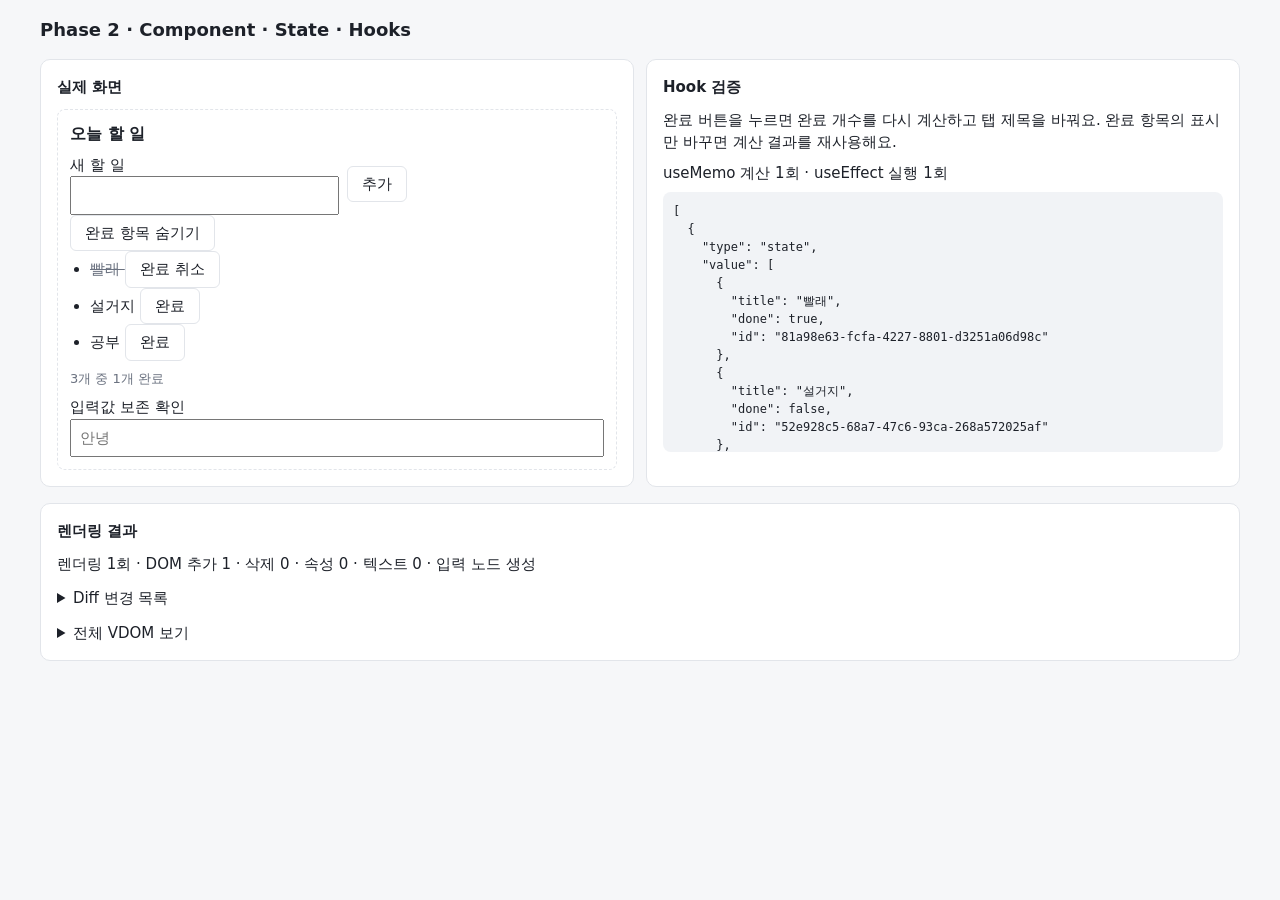
==== pages/demo/index.html @ 99015b9b "feat: react phase 1 & 2" ====
<!doctype html>
<html lang="ko">
<head>
  <meta charset="utf-8">
  <meta name="viewport" content="width=device-width, initial-scale=1">
  <title>Phase 2 · Component · State · Hooks</title>
  <link rel="stylesheet" href="../phase1/style.css">
</head>
<body>
  <header class="topbar">
    <h1>Phase 2 · Component · State · Hooks</h1>
  </header>
  <main class="log-panel">
    <div class="vdom-trees">
      <section class="panel">
        <h2>실제 화면</h2>
        <div id="app" class="area"></div>
      </section>
      <section class="panel">
        <h2>Hook 검증</h2>
        <p class="summary">완료 버튼을 누르면 완료 개수를 다시 계산하고 탭 제목을 바꿔요. 완료 항목의 표시만 바꾸면 계산 결과를 재사용해요.</p>
        <p id="hook-summary" class="summary" role="status"></p>
        <pre id="hook-log" class="log"></pre>
      </section>
    </div>
    <section class="panel log-panel">
      <h2>렌더링 결과</h2>
      <p id="render-summary" class="summary"></p>
      <details class="vdom-details">
        <summary>Diff 변경 목록</summary>
        <pre id="diff-log" class="log"></pre>
      </details>
      <details class="vdom-details">
        <summary>전체 VDOM 보기</summary>
        <div class="vdom-trees">
          <div><h3>이전 VDOM</h3><pre id="previous-vdom" class="log"></pre></div>
          <div><h3>새 VDOM</h3><pre id="next-vdom" class="log"></pre></div>
        </div>
      </details>
    </section>
  </main>
  <script type="module" src="./main.js"></script>
</body>
</html>
---- pages/phase1/style.css ----
:root {
  --bg: #f6f7f9;
  --panel: #ffffff;
  --text: #1d2129;
  --muted: #6b7280;
  --line: #e2e5ea;
  --accent: #2f6fed;
  --code-bg: #f1f3f6;
  --bad: #d64545;
  color-scheme: light dark;
}

@media (prefers-color-scheme: dark) {
  :root {
    --bg: #15171c;
    --panel: #1d2027;
    --text: #e6e8ec;
    --muted: #9aa1ad;
    --line: #2c313b;
    --accent: #6b9bff;
    --code-bg: #242832;
    --bad: #ff7a7a;
  }
}

* { box-sizing: border-box; }

body {
  margin: 0;
  padding: 16px;
  background: var(--bg);
  color: var(--text);
  font: 15px/1.5 system-ui, -apple-system, "Apple SD Gothic Neo", "Malgun Gothic", sans-serif;
}

.topbar {
  display: flex;
  flex-wrap: wrap;
  align-items: center;
  justify-content: space-between;
  gap: 12px;
  max-width: 1200px;
  margin: 0 auto 16px;
}

h1 { font-size: 18px; margin: 0; }
h2 { font-size: 15px; margin: 0 0 10px; }
h2 small { color: var(--muted); font-weight: 400; margin-left: 6px; }

.controls { display: flex; align-items: center; gap: 8px; }
.pos { color: var(--muted); font-variant-numeric: tabular-nums; min-width: 48px; text-align: center; }

button {
  font: inherit;
  padding: 6px 14px;
  border: 1px solid var(--line);
  border-radius: 6px;
  background: var(--panel);
  color: var(--text);
  cursor: pointer;
}
button:disabled { opacity: .4; cursor: default; }
button.primary { background: var(--accent); border-color: var(--accent); color: #fff; }

.grid {
  display: grid;
  grid-template-columns: repeat(auto-fit, minmax(320px, 1fr));
  gap: 16px;
  max-width: 1200px;
  margin: 0 auto;
}

.panel {
  background: var(--panel);
  border: 1px solid var(--line);
  border-radius: 10px;
  padding: 16px;
  min-width: 0;
}

.area {
  min-height: 180px;
  padding: 12px;
  border: 1px dashed var(--line);
  border-radius: 8px;
}
#test-area:focus { outline: 2px solid var(--accent); outline-offset: 2px; }

.source-label { display: block; margin: 12px 0 6px; color: var(--muted); font-size: 13px; }

textarea {
  width: 100%;
  min-height: 160px;
  padding: 10px;
  border: 1px solid var(--line);
  border-radius: 8px;
  background: var(--code-bg);
  color: var(--text);
  font: 13px/1.5 ui-monospace, SFMono-Regular, Menlo, monospace;
  resize: vertical;
}
textarea.invalid { border-color: var(--bad); }

.log-panel { max-width: 1200px; margin: 16px auto 0; }
.vdom-details { margin-top: 12px; }
.vdom-details summary { cursor: pointer; }
.vdom-trees {
  display: grid;
  grid-template-columns: repeat(auto-fit, minmax(min(100%, 320px), 1fr));
  gap: 12px;
  margin-top: 12px;
}
.vdom-trees h3 { margin: 0 0 6px; font-size: 13px; }
.vdom-trees[hidden] { display: none; }
.vdom-trees mark { background: #ffe69a; color: #382500; border-radius: 2px; }
#history-select { font: inherit; margin-bottom: 8px; }
.summary { margin: 0 0 8px; }
.log {
  margin: 0;
  max-height: 260px;
  overflow: auto;
  padding: 10px;
  border-radius: 8px;
  background: var(--code-bg);
  font: 12px/1.5 ui-monospace, SFMono-Regular, Menlo, monospace;
}

/* 샘플 HTML 모양 */
.card .title { margin: 0 0 8px; font-size: 16px; }
.card .todos { margin: 0 0 8px; padding-left: 20px; }
.card .done { color: var(--muted); text-decoration: line-through; }
.card .count { margin: 0 0 8px; color: var(--muted); font-size: 13px; }
.card input { width: 100%; padding: 6px 8px; font: inherit; }
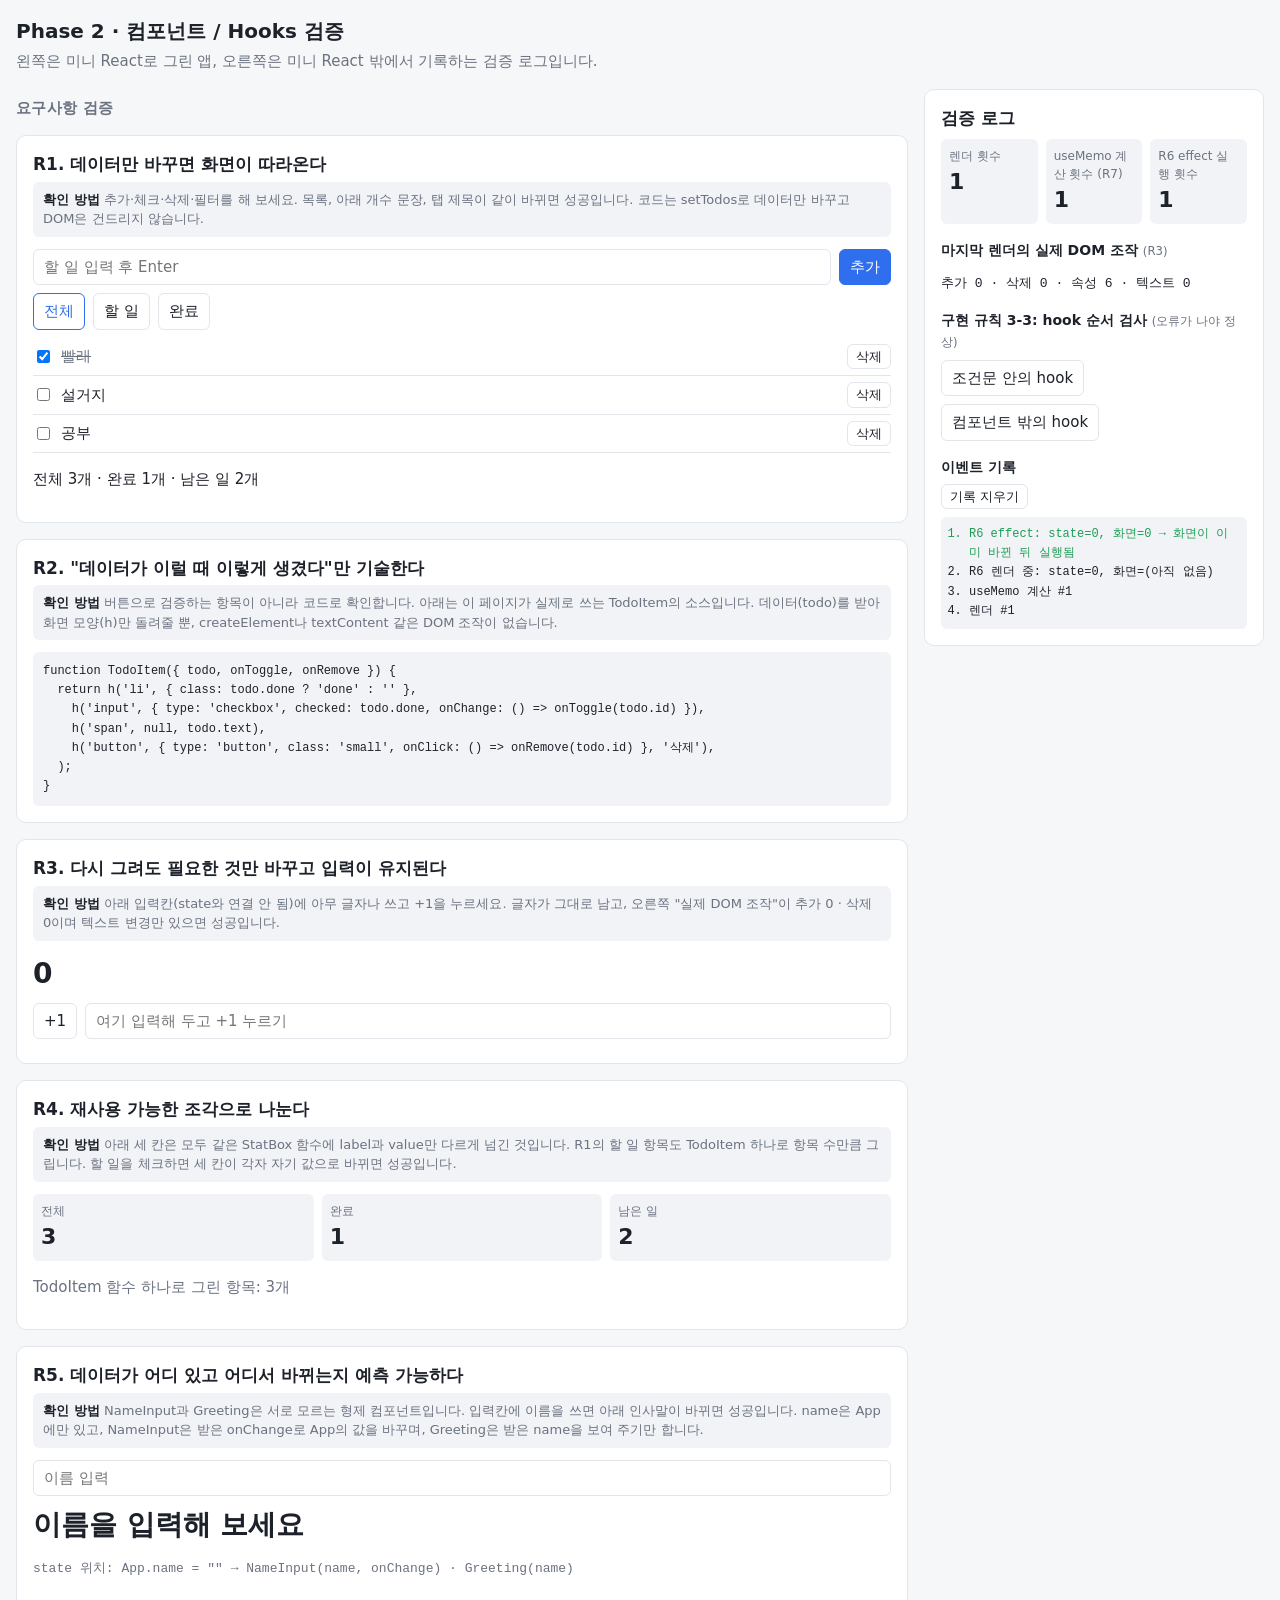
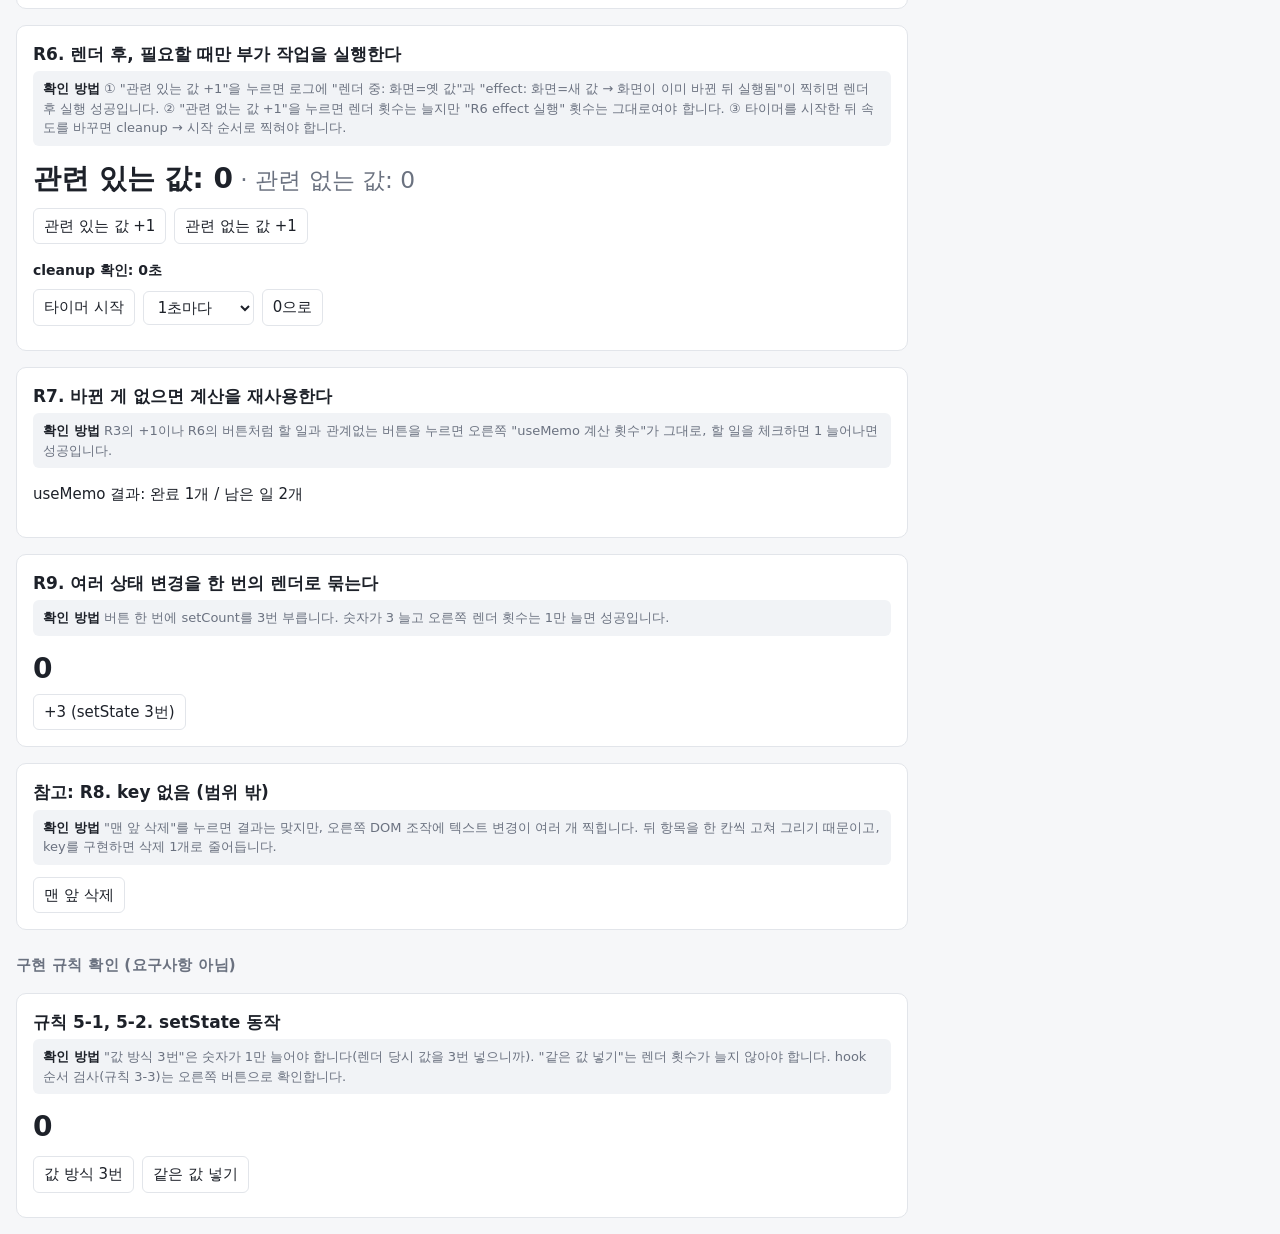
==== commit bc3d7e3f: "테스트용 demo 페이지 요구사항별 쪼개서 재구성" ====
--- a/pages/demo/index.html
+++ b/pages/demo/index.html
@@ -3,42 +3,44 @@
 <head>
   <meta charset="utf-8">
   <meta name="viewport" content="width=device-width, initial-scale=1">
-  <title>Phase 2 · Component · State · Hooks</title>
-  <link rel="stylesheet" href="../phase1/style.css">
+  <title>Phase 2 · 미니 React 검증</title>
+  <link rel="stylesheet" href="./style.css">
 </head>
 <body>
   <header class="topbar">
-    <h1>Phase 2 · Component · State · Hooks</h1>
+    <h1>Phase 2 · 컴포넌트 / Hooks 검증</h1>
+    <p class="muted">왼쪽은 미니 React로 그린 앱, 오른쪽은 미니 React 밖에서 기록하는 검증 로그입니다.</p>
   </header>
-  <main class="log-panel">
-    <div class="vdom-trees">
-      <section class="panel">
-        <h2>실제 화면</h2>
-        <div id="app" class="area"></div>
-      </section>
-      <section class="panel">
-        <h2>Hook 검증</h2>
-        <p class="summary">완료 버튼을 누르면 완료 개수를 다시 계산하고 탭 제목을 바꿔요. 완료 항목의 표시만 바꾸면 계산 결과를 재사용해요.</p>
-        <p id="hook-summary" class="summary" role="status"></p>
-        <pre id="hook-log" class="log"></pre>
-      </section>
-    </div>
-    <section class="panel log-panel">
-      <h2>렌더링 결과</h2>
-      <p id="render-summary" class="summary"></p>
-      <details class="vdom-details">
-        <summary>Diff 변경 목록</summary>
-        <pre id="diff-log" class="log"></pre>
-      </details>
-      <details class="vdom-details">
-        <summary>전체 VDOM 보기</summary>
-        <div class="vdom-trees">
-          <div><h3>이전 VDOM</h3><pre id="previous-vdom" class="log"></pre></div>
-          <div><h3>새 VDOM</h3><pre id="next-vdom" class="log"></pre></div>
-        </div>
-      </details>
-    </section>
+
+  <main class="layout">
+    <!-- 미니 React가 그리는 영역 -->
+    <div id="app"></div>
+
+    <!-- 미니 React 밖의 일반 DOM: 앱이 다시 그려져도 영향받지 않음 -->
+    <aside class="panel side">
+      <h2>검증 로그</h2>
+
+      <div class="stats">
+        <div><span class="label">렌더 횟수</span><strong id="stat-renders">0</strong></div>
+        <div><span class="label">useMemo 계산 횟수 (R7)</span><strong id="stat-memo">0</strong></div>
+        <div><span class="label">R6 effect 실행 횟수</span><strong id="stat-effect">0</strong></div>
+      </div>
+
+      <h3>마지막 렌더의 실제 DOM 조작 <small>(R3)</small></h3>
+      <p id="stat-dom" class="mono">아직 없음</p>
+
+      <h3>구현 규칙 3-3: hook 순서 검사 <small>(오류가 나야 정상)</small></h3>
+      <div class="row">
+        <button id="btn-bad-order" type="button">조건문 안의 hook</button>
+        <button id="btn-bad-outside" type="button">컴포넌트 밖의 hook</button>
+      </div>
+
+      <h3>이벤트 기록</h3>
+      <button id="btn-clear-log" type="button" class="small">기록 지우기</button>
+      <ol id="log" class="log"></ol>
+    </aside>
   </main>
+
   <script type="module" src="./main.js"></script>
 </body>
 </html>
--- a/pages/demo/style.css
+++ b/pages/demo/style.css
@@ -0,0 +1,131 @@
+:root {
+  --bg: #f6f7f9;
+  --panel: #ffffff;
+  --text: #1d2129;
+  --muted: #6b7280;
+  --line: #e2e5ea;
+  --accent: #2f6fed;
+  --code-bg: #f1f3f6;
+  --good: #1f9d55;
+  --bad: #d64545;
+  color-scheme: light dark;
+}
+
+@media (prefers-color-scheme: dark) {
+  :root {
+    --bg: #15171c;
+    --panel: #1d2027;
+    --text: #e6e8ec;
+    --muted: #9aa1ad;
+    --line: #2c313b;
+    --accent: #6b9bff;
+    --code-bg: #242832;
+    --good: #4cc38a;
+    --bad: #ff7a7a;
+  }
+}
+
+* { box-sizing: border-box; }
+
+body {
+  margin: 0;
+  padding: 16px;
+  background: var(--bg);
+  color: var(--text);
+  font: 15px/1.5 system-ui, -apple-system, "Apple SD Gothic Neo", "Malgun Gothic", sans-serif;
+}
+
+h1 { font-size: 20px; margin: 0; }
+h2 { font-size: 17px; margin: 0 0 4px; }
+h3 { font-size: 14px; margin: 16px 0 6px; }
+small, .muted { color: var(--muted); font-weight: normal; }
+.topbar { margin-bottom: 16px; }
+.topbar p { margin: 4px 0 0; }
+
+.layout {
+  display: grid;
+  grid-template-columns: minmax(0, 1fr) 340px;
+  gap: 16px;
+  align-items: start;
+}
+@media (max-width: 860px) {
+  .layout { grid-template-columns: minmax(0, 1fr); }
+}
+
+.panel {
+  background: var(--panel);
+  border: 1px solid var(--line);
+  border-radius: 10px;
+  padding: 16px;
+}
+#app > div { display: grid; gap: 16px; }
+.side { position: sticky; top: 16px; }
+
+.check {
+  margin: 4px 0 12px;
+  padding: 8px 10px;
+  background: var(--code-bg);
+  border-radius: 6px;
+  font-size: 13px;
+  color: var(--muted);
+}
+.check b { color: var(--text); }
+
+.row { display: flex; flex-wrap: wrap; gap: 8px; align-items: center; margin: 8px 0; }
+
+button, select, input[type="text"] {
+  font: inherit;
+  color: inherit;
+  background: var(--panel);
+  border: 1px solid var(--line);
+  border-radius: 6px;
+  padding: 6px 10px;
+}
+button { cursor: pointer; }
+button:hover { border-color: var(--accent); }
+button.primary { background: var(--accent); border-color: var(--accent); color: #fff; }
+button.active { border-color: var(--accent); color: var(--accent); }
+button.small { padding: 2px 8px; font-size: 13px; }
+input[type="text"] { min-width: 0; flex: 1; }
+
+.todos { list-style: none; padding: 0; margin: 8px 0; }
+.todos li {
+  display: flex;
+  align-items: center;
+  gap: 8px;
+  padding: 6px 0;
+  border-bottom: 1px solid var(--line);
+}
+.todos li.done span { text-decoration: line-through; color: var(--muted); }
+.todos li button { margin-left: auto; }
+
+.big { font-size: 28px; font-weight: 700; margin: 4px 0; }
+.mono { font-family: ui-monospace, Consolas, monospace; font-size: 13px; }
+
+.stats { display: grid; grid-template-columns: repeat(auto-fit, minmax(90px, 1fr)); gap: 8px; margin-top: 8px; }
+.stats > div { background: var(--code-bg); border-radius: 6px; padding: 8px; }
+.stats .label { display: block; font-size: 12px; color: var(--muted); }
+.stats strong { font-size: 22px; }
+
+.part { font-size: 15px; color: var(--muted); margin: 8px 0 0; letter-spacing: 0.02em; }
+.code {
+  margin: 0;
+  padding: 10px;
+  overflow-x: auto;
+  background: var(--code-bg);
+  border-radius: 6px;
+  font: 12px/1.6 ui-monospace, Consolas, monospace;
+  white-space: pre;
+}
+
+.log {
+  margin: 8px 0 0;
+  padding: 8px 8px 8px 28px;
+  max-height: 320px;
+  overflow: auto;
+  background: var(--code-bg);
+  border-radius: 6px;
+  font: 12px/1.6 ui-monospace, Consolas, monospace;
+}
+.log .ok { color: var(--good); }
+.log .err { color: var(--bad); }
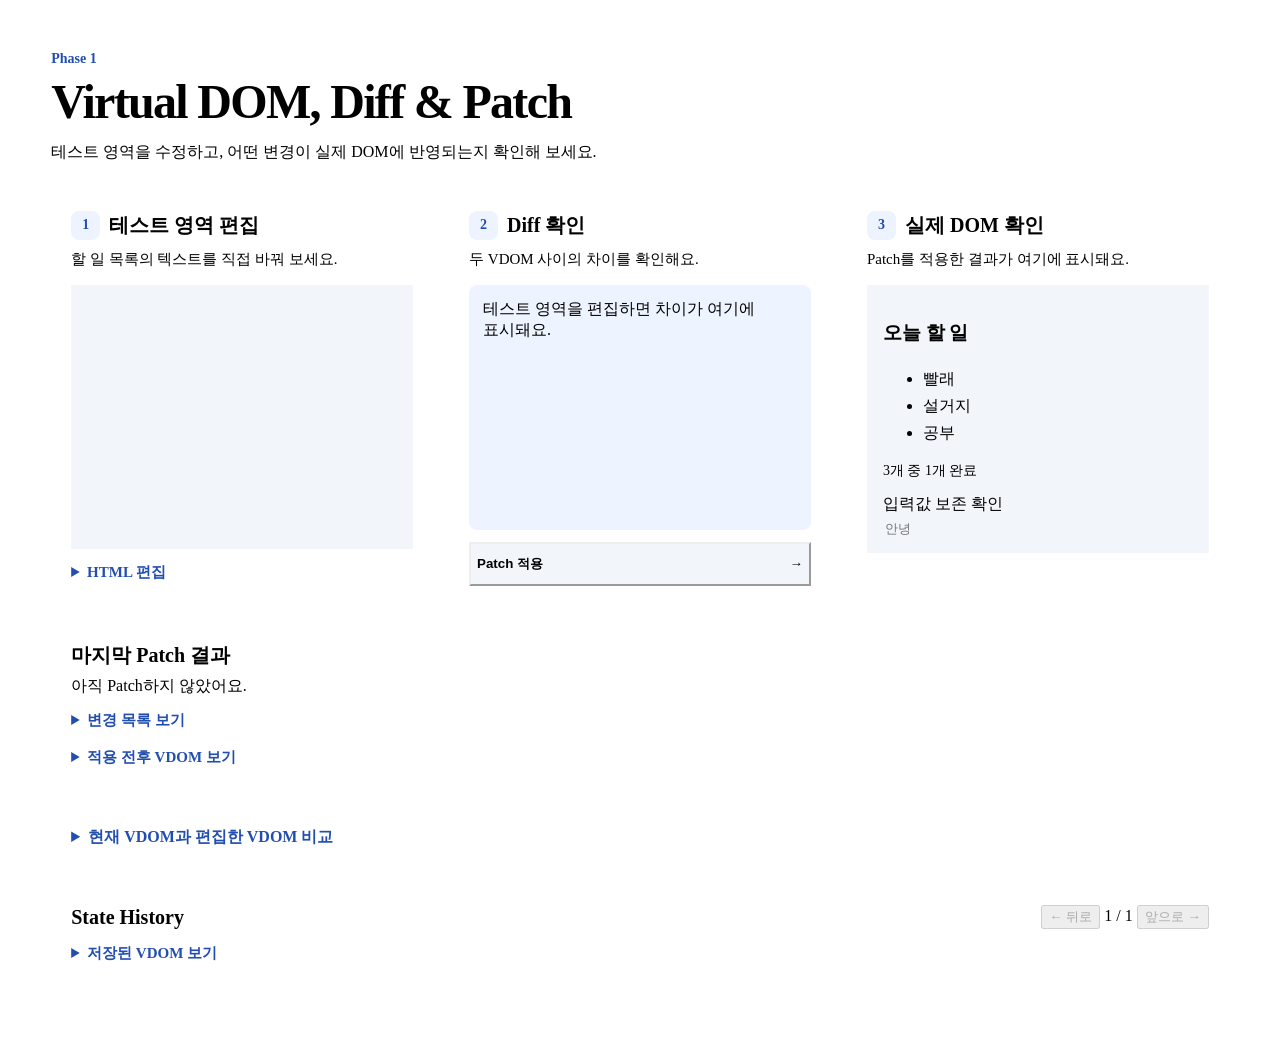
==== commit 298f23ff: "feat: demo pages" ====
--- a/pages/demo/index.html
+++ b/pages/demo/index.html
@@ -3,42 +3,307 @@
 <head>
   <meta charset="utf-8">
   <meta name="viewport" content="width=device-width, initial-scale=1">
-  <title>Phase 2 · 미니 React 검증</title>
+  <title>Phase 1 · VDOM Diff 검증</title>
   <link rel="stylesheet" href="./style.css">
+  <style>
+    .presentation {
+      --surface: #f2f5fa;
+      --blue-surface: #eef4ff;
+      --blue-text: #224eb0;
+      --blue-button: #2356cf;
+      max-width: 1360px;
+      margin: 0 auto;
+      padding: clamp(16px, 4vw, 52px);
+      font-size: 16px;
+      word-break: keep-all;
+      overflow-wrap: anywhere;
+    }
+
+    @media (prefers-color-scheme: dark) {
+      .presentation {
+        --surface: #252a34;
+        --blue-surface: #202d49;
+        --blue-text: #b7ccff;
+        --blue-button: #3464d9;
+      }
+    }
+
+    .page-header { margin-bottom: 28px; }
+    .phase-label {
+      margin: 0 0 8px;
+      color: var(--blue-text);
+      font-size: 14px;
+      font-weight: 750;
+    }
+    .page-header h1 {
+      margin: 0;
+      font-size: clamp(30px, 4vw, 48px);
+      line-height: 1.14;
+      letter-spacing: -.035em;
+    }
+    .page-header .intro { margin: 12px 0 0; color: var(--muted); font-size: 16px; }
+
+    .workflow {
+      display: grid;
+      grid-template-columns: repeat(3, minmax(0, 1fr));
+      gap: 16px;
+    }
+    .presentation .panel { padding: 20px; border-radius: 14px; }
+    .presentation h2 { margin: 0; font-size: 20px; line-height: 1.3; }
+    .step h2 { display: flex; align-items: center; gap: 9px; }
+    .step-number {
+      display: grid;
+      place-items: center;
+      flex: 0 0 29px;
+      height: 29px;
+      border-radius: 8px;
+      background: var(--blue-surface);
+      color: var(--blue-text);
+      font-size: 14px;
+    }
+    .step-description {
+      margin: 10px 0 16px;
+      color: var(--muted);
+      font-size: 15px;
+    }
+
+    .presentation .area {
+      min-height: 232px;
+      padding: 16px;
+      background: var(--surface);
+    }
+    .presentation #test-area { border-color: var(--blue-text); }
+    .presentation #real-area { border: 1px solid var(--line); }
+    .presentation .card .title { font-size: 19px; }
+    .presentation .card .todos { line-height: 1.7; }
+    .presentation .card .count { font-size: 14px; }
+    .presentation .card input {
+      display: block;
+      margin-top: 5px;
+      border: 1px solid var(--line);
+      border-radius: 6px;
+      background: var(--panel);
+    }
+
+    .diff-step { display: flex; flex-direction: column; }
+    .diff-result {
+      flex: 1;
+      min-height: 176px;
+      margin-bottom: 12px;
+      padding: 14px;
+      border-radius: 8px;
+      background: var(--blue-surface);
+    }
+    .diff-result .summary { margin: 0; }
+    .diff-changes {
+      display: grid;
+      gap: 8px;
+      max-height: 180px;
+      overflow: auto;
+      margin: 10px 0 0;
+      padding: 0;
+      list-style: none;
+    }
+    .diff-changes:empty,
+    .diff-changes:empty + details { display: none; }
+    .diff-change {
+      padding: 9px 10px;
+      border-radius: 8px;
+      background: var(--panel);
+    }
+    .diff-change h3 {
+      margin: 0 0 4px;
+      color: var(--muted);
+      font: 600 13px/1.4 ui-monospace, SFMono-Regular, Menlo, monospace;
+    }
+    .diff-change p { margin: 0; font-size: 15px; }
+    .diff-change p + p { margin-top: 4px; }
+    .presentation mark {
+      padding: 1px 3px;
+      border-radius: 3px;
+      background: #ffe69a;
+      color: #382500;
+      box-decoration-break: clone;
+      -webkit-box-decoration-break: clone;
+    }
+    .diff-result .log {
+      max-height: 152px;
+      margin-top: 10px;
+      background: var(--panel);
+    }
+    .presentation .log:empty { display: none; }
+    .presentation .primary {
+      display: flex;
+      align-items: center;
+      justify-content: space-between;
+      min-height: 44px;
+      background: var(--blue-button);
+      border-color: var(--blue-button);
+      color: #fff;
+      font-weight: 700;
+    }
+    .presentation .primary:disabled {
+      opacity: 1;
+      background: var(--surface);
+      border-color: var(--line);
+      color: var(--muted);
+    }
+
+    .presentation .log-panel,
+    .comparison { margin: 16px 0 0; max-width: none; }
+    .log-panel > .summary { margin: 8px 0 0; }
+    .disclosure { min-width: 0; }
+    .disclosure:not(.comparison) { margin-top: 10px; }
+    .disclosure > summary {
+      padding: 4px 0;
+      color: var(--blue-text);
+      font-size: 15px;
+      font-weight: 650;
+      cursor: pointer;
+    }
+    .comparison > summary { padding: 0; font-size: 16px; }
+    .disclosure > .log,
+    .disclosure > .summary { margin-top: 8px; }
+    .presentation .log { font-size: 14px; }
+    .presentation textarea { display: block; font-size: 16px; }
+    .presentation :focus-visible {
+      outline: 2px solid var(--accent);
+      outline-offset: 2px;
+    }
+    .presentation .vdom-trees {
+      display: grid;
+      grid-template-columns: repeat(auto-fit, minmax(min(100%, 320px), 1fr));
+      gap: 12px;
+      margin-top: 12px;
+    }
+    .presentation .vdom-trees[hidden] { display: none; }
+    .presentation .vdom-trees > div { min-width: 0; }
+    .presentation .vdom-trees h3 { margin: 0 0 6px; font-size: 14px; }
+    .presentation #history-select { font: inherit; margin-bottom: 8px; }
+    .history-heading {
+      display: flex;
+      flex-wrap: wrap;
+      align-items: center;
+      justify-content: space-between;
+      gap: 8px 16px;
+    }
+    .history-heading .controls { flex-wrap: wrap; }
+
+    @media (max-width: 950px) {
+      .workflow { grid-template-columns: minmax(0, 1fr); }
+      .diff-result { min-height: 0; }
+    }
+  </style>
 </head>
-<body>
-  <header class="topbar">
-    <h1>Phase 2 · 컴포넌트 / Hooks 검증</h1>
-    <p class="muted">왼쪽은 미니 React로 그린 앱, 오른쪽은 미니 React 밖에서 기록하는 검증 로그입니다.</p>
+<body class="presentation">
+  <header class="page-header">
+    <p class="phase-label">Phase 1</p>
+    <h1>Virtual DOM, Diff &amp; Patch</h1>
+    <p class="intro">테스트 영역을 수정하고, 어떤 변경이 실제 DOM에 반영되는지 확인해 보세요.</p>
   </header>
 
-  <main class="layout">
-    <!-- 미니 React가 그리는 영역 -->
-    <div id="app"></div>
-
-    <!-- 미니 React 밖의 일반 DOM: 앱이 다시 그려져도 영향받지 않음 -->
-    <aside class="panel side">
-      <h2>검증 로그</h2>
-
-      <div class="stats">
-        <div><span class="label">렌더 횟수</span><strong id="stat-renders">0</strong></div>
-        <div><span class="label">useMemo 계산 횟수 (R7)</span><strong id="stat-memo">0</strong></div>
-        <div><span class="label">R6 effect 실행 횟수</span><strong id="stat-effect">0</strong></div>
+  <main>
+    <div class="workflow">
+      <section class="panel step">
+        <h2><span class="step-number">1</span> 테스트 영역 편집</h2>
+        <p class="step-description" id="edit-help">할 일 목록의 텍스트를 직접 바꿔 보세요.</p>
+        <div id="test-area" class="area" contenteditable="true" spellcheck="false"
+             aria-label="테스트 영역" aria-describedby="edit-help"></div>
+        <details class="disclosure">
+          <summary>HTML 편집</summary>
+          <label class="source-label" for="test-source">테스트 영역 HTML</label>
+          <textarea id="test-source" spellcheck="false" aria-describedby="pending-summary"></textarea>
+        </details>
+      </section>
+
+      <section class="panel step diff-step">
+        <h2><span class="step-number">2</span> Diff 확인</h2>
+        <p class="step-description">두 VDOM 사이의 차이를 확인해요.</p>
+        <div class="diff-result">
+          <p id="pending-summary" class="summary" role="status">테스트 영역을 편집하면 차이가 여기에 표시돼요.</p>
+          <ul id="pending-changes" class="diff-changes" aria-label="바뀐 값"></ul>
+          <details class="disclosure">
+            <summary>변경 목록 JSON 보기</summary>
+            <pre id="pending-log" class="log"></pre>
+          </details>
+        </div>
+        <button id="btn-patch" type="button" class="primary" disabled>Patch 적용 <span aria-hidden="true">→</span></button>
+      </section>
+
+      <section class="panel step">
+        <h2><span class="step-number">3</span> 실제 DOM 확인</h2>
+        <p class="step-description">Patch를 적용한 결과가 여기에 표시돼요.</p>
+        <div id="real-area" class="area">
+          <div class="card">
+            <h3 class="title">오늘 할 일</h3>
+            <ul class="todos">
+              <li class="done">빨래</li>
+              <li>설거지</li>
+              <li>공부</li>
+            </ul>
+            <p class="count">3개 중 1개 완료</p>
+            <label>
+              입력값 보존 확인
+              <input type="text" placeholder="안녕">
+            </label>
+          </div>
+        </div>
+      </section>
+    </div>
+
+    <section class="panel log-panel">
+      <h2>마지막 Patch 결과</h2>
+      <p id="summary" class="summary" role="status">아직 Patch하지 않았어요.</p>
+      <details class="disclosure">
+        <summary>변경 목록 보기</summary>
+        <pre id="patch-log" class="log"></pre>
+      </details>
+      <details id="applied-vdom-details" class="disclosure">
+        <summary>적용 전후 VDOM 보기</summary>
+        <p id="applied-vdom-empty" class="summary">Patch를 적용하면 전후 VDOM을 볼 수 있어요.</p>
+        <div id="applied-vdom-trees" class="vdom-trees" hidden>
+          <div>
+            <h3>적용 전 VDOM</h3>
+            <pre id="applied-before" class="log"></pre>
+          </div>
+          <div>
+            <h3>적용 후 VDOM</h3>
+            <pre id="applied-after" class="log"></pre>
+          </div>
+        </div>
+      </details>
+    </section>
+
+    <details id="vdom-details" class="panel disclosure comparison">
+      <summary>현재 VDOM과 편집한 VDOM 비교</summary>
+      <div class="vdom-trees">
+        <div>
+          <h3>현재 VDOM</h3>
+          <pre id="current-vdom" class="log"></pre>
+        </div>
+        <div>
+          <h3>편집 후 VDOM</h3>
+          <pre id="draft-vdom" class="log"></pre>
+        </div>
       </div>
-
-      <h3>마지막 렌더의 실제 DOM 조작 <small>(R3)</small></h3>
-      <p id="stat-dom" class="mono">아직 없음</p>
-
-      <h3>구현 규칙 3-3: hook 순서 검사 <small>(오류가 나야 정상)</small></h3>
-      <div class="row">
-        <button id="btn-bad-order" type="button">조건문 안의 hook</button>
-        <button id="btn-bad-outside" type="button">컴포넌트 밖의 hook</button>
+    </details>
+
+    <section class="panel log-panel">
+      <div class="history-heading">
+        <h2>State History</h2>
+        <div class="controls" role="group" aria-label="저장 시점 이동">
+          <button id="btn-back" type="button" disabled>← 뒤로</button>
+          <span id="history-pos" class="pos" role="status">1 / 1</span>
+          <button id="btn-forward" type="button" disabled>앞으로 →</button>
+        </div>
       </div>
-
-      <h3>이벤트 기록</h3>
-      <button id="btn-clear-log" type="button" class="small">기록 지우기</button>
-      <ol id="log" class="log"></ol>
-    </aside>
+      <details id="history-details" class="disclosure">
+        <summary>저장된 VDOM 보기</summary>
+        <label class="source-label" for="history-select">저장 시점</label>
+        <select id="history-select"></select>
+        <pre id="history-vdom" class="log"></pre>
+      </details>
+    </section>
   </main>
 
   <script type="module" src="./main.js"></script>
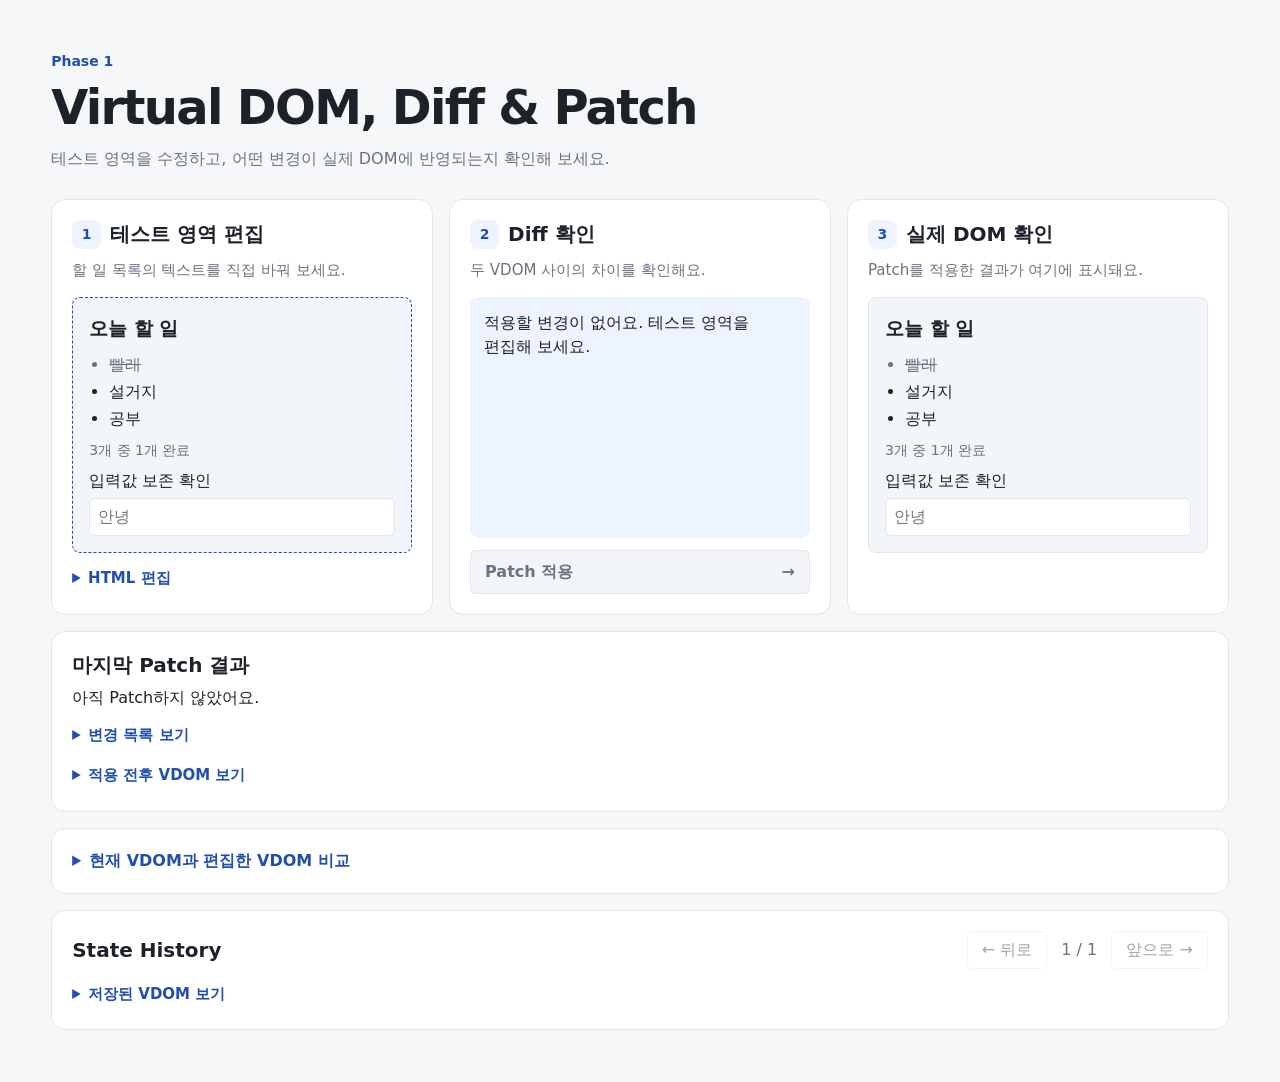
==== commit 86e7a5de: "feat: phase 1" ====
--- a/pages/demo/index.html
+++ b/pages/demo/index.html
@@ -4,8 +4,99 @@
   <meta charset="utf-8">
   <meta name="viewport" content="width=device-width, initial-scale=1">
   <title>Phase 1 · VDOM Diff 검증</title>
-  <link rel="stylesheet" href="./style.css">
   <style>
+    :root {
+      --bg: #f6f7f9;
+      --panel: #ffffff;
+      --text: #1d2129;
+      --muted: #6b7280;
+      --line: #e2e5ea;
+      --accent: #2f6fed;
+      --code-bg: #f1f3f6;
+      --bad: #d64545;
+      color-scheme: light dark;
+    }
+
+    @media (prefers-color-scheme: dark) {
+      :root {
+        --bg: #15171c;
+        --panel: #1d2027;
+        --text: #e6e8ec;
+        --muted: #9aa1ad;
+        --line: #2c313b;
+        --accent: #6b9bff;
+        --code-bg: #242832;
+        --bad: #ff7a7a;
+      }
+    }
+
+    * { box-sizing: border-box; }
+
+    body {
+      background: var(--bg);
+      color: var(--text);
+      font: 15px/1.5 system-ui, -apple-system, "Apple SD Gothic Neo", "Malgun Gothic", sans-serif;
+    }
+
+    .controls { display: flex; align-items: center; gap: 8px; }
+    .pos { color: var(--muted); font-variant-numeric: tabular-nums; min-width: 48px; text-align: center; }
+
+    button {
+      font: inherit;
+      padding: 6px 14px;
+      border: 1px solid var(--line);
+      border-radius: 6px;
+      background: var(--panel);
+      color: var(--text);
+      cursor: pointer;
+    }
+    button:disabled { opacity: .4; cursor: default; }
+
+    .panel {
+      background: var(--panel);
+      border: 1px solid var(--line);
+      min-width: 0;
+    }
+
+    .area {
+      border: 1px dashed var(--line);
+      border-radius: 8px;
+    }
+    #test-area:focus { outline: 2px solid var(--accent); outline-offset: 2px; }
+
+    .source-label { display: block; margin: 12px 0 6px; color: var(--muted); font-size: 13px; }
+
+    textarea {
+      width: 100%;
+      min-height: 160px;
+      padding: 10px;
+      border: 1px solid var(--line);
+      border-radius: 8px;
+      background: var(--code-bg);
+      color: var(--text);
+      font: 13px/1.5 ui-monospace, SFMono-Regular, Menlo, monospace;
+      resize: vertical;
+    }
+    textarea.invalid { border-color: var(--bad); }
+
+    .summary { margin: 0 0 8px; }
+    .log {
+      margin: 0;
+      max-height: 260px;
+      overflow: auto;
+      padding: 10px;
+      border-radius: 8px;
+      background: var(--code-bg);
+      font: 12px/1.5 ui-monospace, SFMono-Regular, Menlo, monospace;
+    }
+
+    /* 샘플 HTML 모양 */
+    .card .title { margin: 0 0 8px; font-size: 16px; }
+    .card .todos { margin: 0 0 8px; padding-left: 20px; }
+    .card .done { color: var(--muted); text-decoration: line-through; }
+    .card .count { margin: 0 0 8px; color: var(--muted); font-size: 13px; }
+    .card input { width: 100%; padding: 6px 8px; font: inherit; }
+
     .presentation {
       --surface: #f2f5fa;
       --blue-surface: #eef4ff;
@@ -306,6 +397,399 @@
     </section>
   </main>
 
-  <script type="module" src="./main.js"></script>
+  <script type="module">
+    /**
+     * Phase 1 검증 페이지
+     *
+     * 이 파일은 src/의 함수 4개로 편집, 비교, 적용, 이력을 연결한다.
+     *
+     *   domToVdom(node)        실제 DOM 노드 → VDOM
+     *   vdomToDom(vnode)       VDOM → 실제 DOM 노드
+     *   diff(oldVnode, newVnode)  → 변경 목록 (배열)
+     *   patch(rootNode, patches)  변경 목록을 rootNode 기준으로 실제 DOM에 반영
+     *                          (path가 []인 REPLACE는 rootNode 자체를 교체할 수 있음)
+     *
+     * 각 영역(.area) 안에는 루트 요소가 정확히 하나 있다고 가정한다.
+     */
+    import { domToVdom, vdomToDom } from '../../src/vdom.js';
+    import { diff } from '../../src/diff.js';
+    import { patch } from '../../src/patch.js';
+
+    const $ = (id) => document.getElementById(id);
+    const realArea = $('real-area');
+    const testArea = $('test-area');
+    const testSource = $('test-source');
+    const btnPatch = $('btn-patch');
+    const btnBack = $('btn-back');
+    const btnForward = $('btn-forward');
+    const posLabel = $('history-pos');
+    const pendingSummary = $('pending-summary');
+    const pendingChanges = $('pending-changes');
+    const pendingLog = $('pending-log');
+    const vdomDetails = $('vdom-details');
+    const currentVdom = $('current-vdom');
+    const draftVdom = $('draft-vdom');
+    const summary = $('summary');
+    const patchLog = $('patch-log');
+    const appliedDetails = $('applied-vdom-details');
+    const appliedEmpty = $('applied-vdom-empty');
+    const appliedTrees = $('applied-vdom-trees');
+    const appliedBefore = $('applied-before');
+    const appliedAfter = $('applied-after');
+    const historyDetails = $('history-details');
+    const historySelect = $('history-select');
+    const historyVdom = $('history-vdom');
+
+    // ── State History ─────────────────────────────────────────
+    // history[index]가 지금 실제 영역에 그려져 있는 VDOM
+    let history = [];
+    let index = 0;
+    let pending = null;
+    let pendingError = '';
+    let lastApplied = null;
+    let previousTestItems = new WeakSet();
+
+    // ── 영역 헬퍼 ─────────────────────────────────────────────
+    const rootOf = (area) => area.firstElementChild;
+
+    function singleRootOf(container) {
+      if (container.children.length !== 1) return null;
+      const hasOutsideText = Array.from(container.childNodes).some((node) =>
+        node.nodeType === Node.TEXT_NODE && node.data.trim() !== '',
+      );
+      return hasOutsideText ? null : rootOf(container);
+    }
+
+    function assignListKeys(root) {
+      for (const item of root.querySelectorAll('li:not([data-key])')) {
+        item.dataset.key = globalThis.crypto.randomUUID();
+      }
+    }
+
+    /** 테스트 영역을 vnode로 통째로 다시 그림 (테스트 영역은 사용자가 고치는 곳이라 diff 대상이 아님) */
+    function renderTestArea(vnode) {
+      testArea.replaceChildren(vdomToDom(vnode));
+      syncSourceFromTest();
+    }
+
+    function syncSourceFromTest() {
+      const root = singleRootOf(testArea);
+      if (root) assignListKeys(root);
+      testSource.value = testArea.innerHTML;
+      updatePending(root);
+    }
+
+    function syncTestFromSource() {
+      const tpl = document.createElement('template');
+      tpl.innerHTML = testSource.value.trim();
+      const root = singleRootOf(tpl.content);
+      if (root) {
+        // 입력 중인 HTML의 커서를 유지하기 위해 키는 테스트 영역에만 넣는다.
+        assignListKeys(root);
+        testArea.replaceChildren(root);
+      }
+      updatePending(root);
+    }
+
+    function onTestInput() {
+      // 브라우저가 줄을 나누거나 복사할 때 원래 항목의 키까지 복제할 수 있다.
+      for (const item of testArea.querySelectorAll('li[data-key]')) {
+        if (previousTestItems.has(item)) continue;
+        const hasMatchingSibling = Array.from(item.parentElement.children).some((sibling) =>
+          sibling !== item && sibling.getAttribute('data-key') === item.dataset.key,
+        );
+        if (hasMatchingSibling) item.removeAttribute('data-key');
+      }
+      syncSourceFromTest();
+    }
+
+    function updatePending(root) {
+      previousTestItems = new WeakSet(testArea.querySelectorAll('li'));
+      pending = null;
+      pendingError = '';
+      if (root) {
+        const vnode = domToVdom(root);
+        try {
+          pending = { vnode, patches: diff(history[index], vnode) };
+        } catch (error) {
+          pendingError = error.message;
+        }
+      }
+      showPending();
+    }
+
+    function showPending() {
+      testSource.classList.toggle('invalid', pending === null);
+      testSource.setAttribute('aria-invalid', String(pending === null));
+      const count = pending?.patches.length ?? 0;
+      btnPatch.disabled = count === 0;
+      pendingLog.textContent = count > 0 ? JSON.stringify(pending.patches, null, 2) : '';
+      renderPendingChanges(history[index], pending?.patches ?? []);
+
+      if (!pending) {
+        pendingSummary.textContent = pendingError || '테스트 영역의 내용을 바깥 태그 하나로 감싸세요.';
+      } else if (count === 0) {
+        pendingSummary.textContent = '적용할 변경이 없어요. 테스트 영역을 편집해 보세요.';
+      } else {
+        pendingSummary.textContent = `변경 ${count}개가 준비됐어요. Patch를 누르면 실제 영역에 반영돼요.`;
+      }
+
+      showVdomTrees();
+    }
+
+    function renderPendingChanges(previous, patches) {
+      const items = patches.map((change) => {
+        const { type, path } = change;
+        const before = type === 'CREATE'
+          ? undefined
+          : path.reduce((node, child) => node.children[child], previous);
+        const item = document.createElement('li');
+        item.className = 'diff-change';
+        const heading = document.createElement('h3');
+        heading.textContent = `${type} · ${JSON.stringify(path)}`;
+        item.append(heading);
+
+        if (type === 'PROPS') {
+          for (const [name, value] of Object.entries(change.props)) {
+            const oldValue = JSON.stringify(before.props[name]);
+            const newValue = JSON.stringify(value);
+            item.append(renderChangedValue(oldValue, newValue, name));
+          }
+        } else {
+          item.append(renderChangedValue(describeNode(before), describeNode(change.vnode)));
+        }
+        return item;
+      });
+      pendingChanges.replaceChildren(...items);
+    }
+
+    function describeNode(node) {
+      if (node === undefined) return undefined;
+      const value = textValue(node);
+      if (value !== undefined) return JSON.stringify(value);
+      if (node.type === '#comment') return `<!--${node.props.nodeValue}-->`;
+      const text = node.children.map(textValue).filter((child) => child?.trim()).join(' ');
+      return text ? `<${node.type}> ${JSON.stringify(text)}` : `<${node.type}>`;
+    }
+
+    function textValue(node) {
+      if (node.type === '#text') return node.props.nodeValue;
+    }
+
+    function renderChangedValue(before, after, name) {
+      const row = document.createElement('p');
+      const highlight = document.createElement('mark');
+      if (name) row.append(`${name} `);
+      if (after !== undefined) {
+        if (before !== undefined) row.append(`${before} → `);
+        highlight.textContent = after;
+      } else {
+        highlight.textContent = before;
+      }
+      row.append(highlight);
+      return row;
+    }
+
+    function showVdomTrees() {
+      if (!vdomDetails.open) return;
+
+      renderComparison(currentVdom, draftVdom, history[index], pending?.vnode, pending?.patches);
+    }
+
+    function showAppliedTrees() {
+      if (!appliedDetails.open) return;
+      appliedEmpty.hidden = lastApplied !== null;
+      appliedTrees.hidden = lastApplied === null;
+      if (lastApplied) {
+        const { before, after, patches } = lastApplied;
+        renderComparison(appliedBefore, appliedAfter, before, after, patches);
+      }
+    }
+
+    function renderComparison(beforeOutput, afterOutput, before, after, patches = []) {
+      const beforeChanges = new Map();
+      for (const change of patches) {
+        // src/diff.js의 경로는 적용 전 트리를 가리킨다.
+        addChange(beforeChanges, change.path, change);
+      }
+      renderVdomTree(beforeOutput, before, beforeChanges);
+      renderVdomTree(afterOutput, after);
+    }
+
+    function addChange(changes, path, change) {
+      const index = path.join('.');
+      const entries = changes.get(index) ?? [];
+      entries.push(change);
+      changes.set(index, entries);
+    }
+
+    function showHistory() {
+      if (!historyDetails.open) return;
+      historySelect.replaceChildren(...history.map((_, position) => {
+        const option = document.createElement('option');
+        option.value = position;
+        option.textContent = position === index ? `${position + 1}번 (현재)` : `${position + 1}번`;
+        return option;
+      }));
+      historySelect.selectedIndex = index;
+      showHistoryVdom();
+    }
+
+    function showHistoryVdom() {
+      renderVdomTree(historyVdom, history[historySelect.selectedIndex]);
+    }
+
+    function renderVdomTree(output, vnode, changes = new Map()) {
+      if (!vnode) {
+        output.textContent = '바깥 태그 하나로 감싸면 VDOM을 볼 수 있어요.';
+        return;
+      }
+
+      const tree = document.createDocumentFragment();
+
+      function append(text, highlight = false) {
+        if (highlight) {
+          const mark = document.createElement('mark');
+          mark.textContent = text;
+          tree.append(mark);
+        } else {
+          tree.append(text);
+        }
+      }
+
+      function visit(node, path) {
+        const entries = changes.get(path.join('.')) ?? [];
+        const propChange = entries.find(({ type }) => type === 'PROPS');
+        const indent = '  '.repeat(path.length);
+        append(indent);
+
+        const text = textValue(node);
+        const isComment = node.type === '#comment';
+        if (text !== undefined) {
+          append(JSON.stringify(text), entries.length > 0);
+        } else if (isComment) {
+          append(`<!--${node.props.nodeValue}-->`, entries.length > 0);
+        } else {
+          const tagChanged = entries.some(({ type }) => type !== 'PROPS' && type !== 'CREATE');
+          append(`<${node.type}`, tagChanged);
+          for (const [name, value] of Object.entries(node.props)) {
+            const changed = propChange && Object.hasOwn(propChange.props, name);
+            append(` ${name}=${JSON.stringify(value)}`, changed);
+          }
+          append('>');
+        }
+
+        if (entries.length) append(` [${entries.map(({ type }) => type).join(', ')}]`, true);
+        append('\n');
+
+        if (text === undefined && !isComment) {
+          node.children.forEach((child, index) => visit(child, [...path, index]));
+          append(`${indent}</${node.type}>\n`);
+        }
+      }
+
+      visit(vnode, []);
+      output.replaceChildren(tree);
+    }
+
+    // ── 실제 영역에 반영 + 바뀐 노드 수 세기 ─────────────────
+    /**
+     * 변경 목록을 실제 영역에 반영한다.
+     * MutationObserver로 실제로 몇 개의 노드가 바뀌었는지 센다.
+     * (화면이 맞아도 통째로 교체됐다면 여기서 드러남)
+     */
+    function applyToReal(patches, next) {
+      const records = [];
+      const observer = new MutationObserver((list) => records.push(...list));
+      observer.observe(realArea, {
+        childList: true, attributes: true, characterData: true, subtree: true,
+      });
+
+      patch(rootOf(realArea), patches);
+
+      records.push(...observer.takeRecords());
+      observer.disconnect();
+      report(patches, records);
+      lastApplied = { before: history[index], after: next, patches };
+      showAppliedTrees();
+    }
+
+    function report(patches, records) {
+      const count = (type) => records.filter((r) => r.type === type).length;
+      const added = records.reduce((n, r) => n + r.addedNodes.length, 0);
+      const removed = records.reduce((n, r) => n + r.removedNodes.length, 0);
+      const moved = patches.filter(({ type }) => type === 'MOVE').length;
+      const moveInfo = moved > 0 ? ` (이동 ${moved}건 포함)` : '';
+
+      summary.textContent = patches.length === 0
+        ? '변경 없음 — 실제 DOM을 건드리지 않았어요.'
+        : `변경 ${patches.length}개 → DOM 기록: 추가 ${added} · 삭제 ${removed} · 속성 ${count('attributes')} · 텍스트 ${count('characterData')}${moveInfo}`;
+      patchLog.textContent = JSON.stringify(patches, null, 2);
+    }
+
+    // ── 버튼 상태 ─────────────────────────────────────────────
+    function updateControls() {
+      btnBack.disabled = index === 0;
+      btnForward.disabled = index === history.length - 1;
+      posLabel.textContent = `${index + 1} / ${history.length}`;
+      showHistory();
+    }
+
+    // ── 동작 ──────────────────────────────────────────────────
+    function onLoad() {
+      const root = rootOf(realArea);
+      assignListKeys(root);
+      const vdom0 = domToVdom(root);
+      history = [vdom0];
+      index = 0;
+      renderTestArea(vdom0);
+      updateControls();
+    }
+
+    function onPatch() {
+      if (!pending?.patches.length) return;
+      // 테스트 영역에 먼저 발급한 키를 HTML 편집기에도 기록한다.
+      testSource.value = testArea.innerHTML;
+      const { vnode, patches } = pending;
+      applyToReal(patches, vnode);
+
+      // 뒤로 이동한 상태에서 새 변경을 적용하면 그 뒤 기록을 버린다.
+      history = history.slice(0, index + 1);
+      history.push(vnode);
+      index += 1;
+      pending = { vnode, patches: [] };
+      showPending();
+      updateControls();
+    }
+
+    function go(step) {
+      const target = index + step;
+      if (target < 0 || target >= history.length) return;
+      // 실제 영역: 지금 VDOM → 목표 VDOM 차이만 반영
+      const next = history[target];
+      applyToReal(diff(history[index], next), next);
+      // 테스트 영역: 목표 VDOM으로 다시 그림
+      index = target;
+      renderTestArea(history[index]);
+      updateControls();
+    }
+
+    btnPatch.addEventListener('click', onPatch);
+    btnBack.addEventListener('click', () => go(-1));
+    btnForward.addEventListener('click', () => go(1));
+    testArea.addEventListener('input', onTestInput);
+    testSource.addEventListener('input', syncTestFromSource);
+    vdomDetails.addEventListener('toggle', showVdomTrees);
+    appliedDetails.addEventListener('toggle', showAppliedTrees);
+    historyDetails.addEventListener('toggle', showHistory);
+    historySelect.addEventListener('change', showHistoryVdom);
+
+    try {
+      onLoad();
+    } catch (err) {
+      summary.textContent = `src/ 함수를 불러오는 중 오류: ${err.message}`;
+      console.error(err);
+    }
+  </script>
 </body>
 </html>
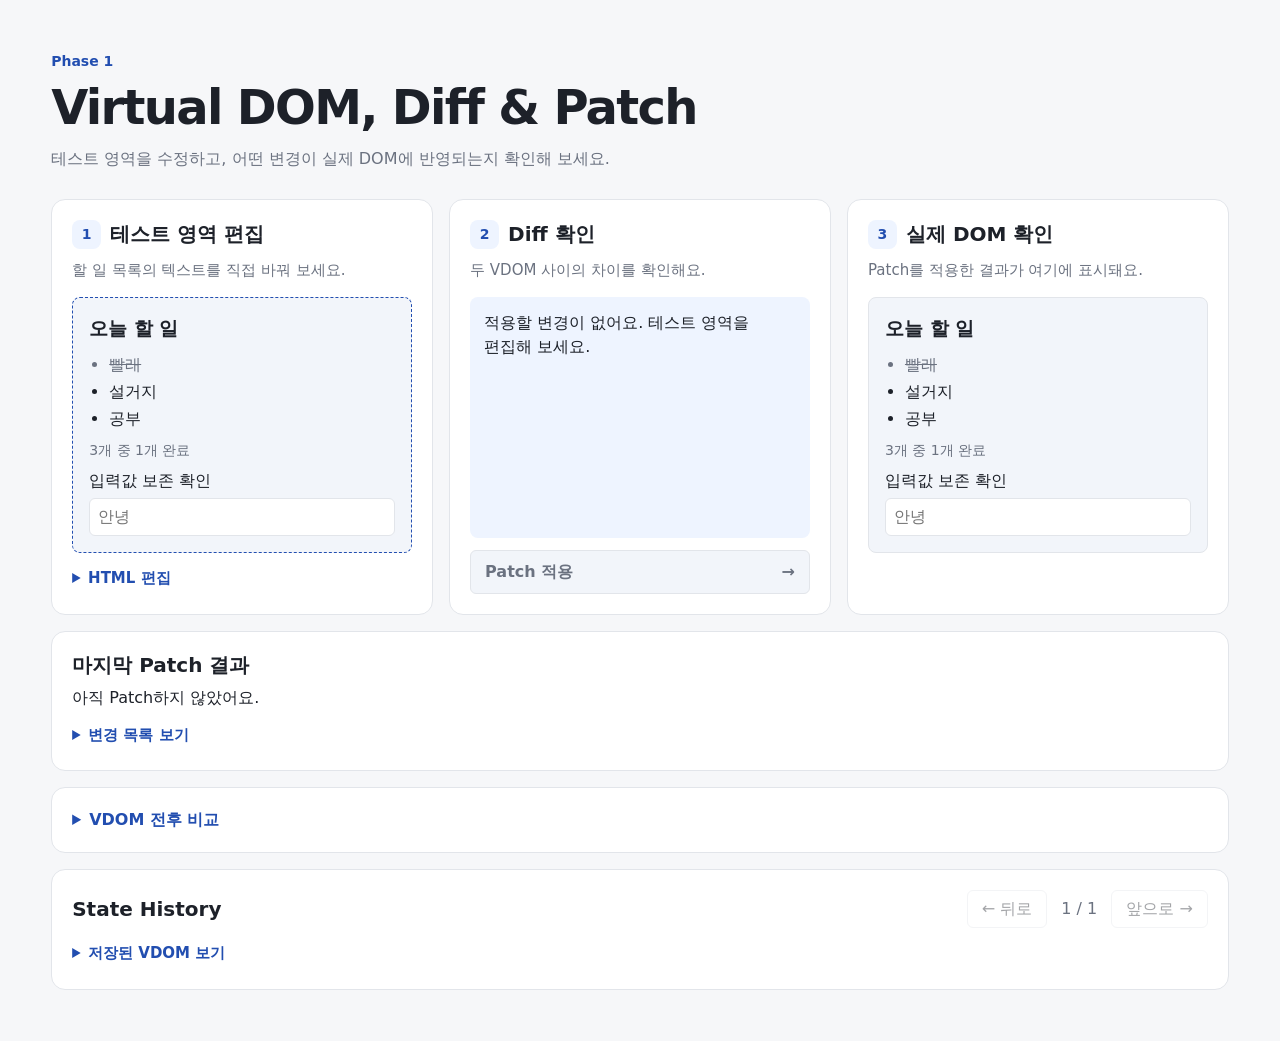
==== commit db1a9210: "feat: readme" ====
--- a/pages/demo/index.html
+++ b/pages/demo/index.html
@@ -263,13 +263,34 @@
     }
     .presentation .vdom-trees {
       display: grid;
-      grid-template-columns: repeat(auto-fit, minmax(min(100%, 320px), 1fr));
-      gap: 12px;
+      grid-template-columns: repeat(2, minmax(0, 1fr));
       margin-top: 12px;
-    }
-    .presentation .vdom-trees[hidden] { display: none; }
-    .presentation .vdom-trees > div { min-width: 0; }
-    .presentation .vdom-trees h3 { margin: 0 0 6px; font-size: 14px; }
+      max-height: min(58vh, 480px);
+      overflow: auto;
+      border: 1px solid var(--line);
+      border-radius: 8px;
+      background: var(--code-bg);
+    }
+    .vdom-trees > div + div { border-inline-start: 1px solid var(--line); }
+    .vdom-trees h3 {
+      position: sticky;
+      top: 0;
+      margin: 0;
+      padding: 8px 10px;
+      border-bottom: 1px solid var(--line);
+      background: var(--panel);
+      font-size: 14px;
+    }
+    .presentation .vdom-trees .log {
+      max-height: none;
+      overflow: visible;
+      white-space: pre-wrap;
+      overflow-wrap: anywhere;
+      font-size: 13px;
+    }
+    .vdom-trees .vdom-line { display: block; min-height: 1.5em; }
+    .vdom-trees .vdom-line:has(mark) { background: var(--blue-surface); }
+    .vdom-trees .vdom-change-label { font-weight: 700; }
     .presentation #history-select { font: inherit; margin-bottom: 8px; }
     .history-heading {
       display: flex;
@@ -349,32 +370,18 @@
         <summary>변경 목록 보기</summary>
         <pre id="patch-log" class="log"></pre>
       </details>
-      <details id="applied-vdom-details" class="disclosure">
-        <summary>적용 전후 VDOM 보기</summary>
-        <p id="applied-vdom-empty" class="summary">Patch를 적용하면 전후 VDOM을 볼 수 있어요.</p>
-        <div id="applied-vdom-trees" class="vdom-trees" hidden>
-          <div>
-            <h3>적용 전 VDOM</h3>
-            <pre id="applied-before" class="log"></pre>
-          </div>
-          <div>
-            <h3>적용 후 VDOM</h3>
-            <pre id="applied-after" class="log"></pre>
-          </div>
-        </div>
-      </details>
     </section>
 
     <details id="vdom-details" class="panel disclosure comparison">
-      <summary>현재 VDOM과 편집한 VDOM 비교</summary>
-      <div class="vdom-trees">
+      <summary id="vdom-comparison-label">VDOM 전후 비교</summary>
+      <div class="vdom-trees" role="region" aria-labelledby="vdom-comparison-label" tabindex="0">
         <div>
-          <h3>현재 VDOM</h3>
-          <pre id="current-vdom" class="log"></pre>
+          <h3 id="before-vdom-label">현재 VDOM</h3>
+          <pre id="before-vdom" class="log"></pre>
         </div>
         <div>
-          <h3>편집 후 VDOM</h3>
-          <pre id="draft-vdom" class="log"></pre>
+          <h3 id="after-vdom-label">편집 후 VDOM</h3>
+          <pre id="after-vdom" class="log"></pre>
         </div>
       </div>
     </details>
@@ -412,7 +419,7 @@
      * 각 영역(.area) 안에는 루트 요소가 정확히 하나 있다고 가정한다.
      */
     import { domToVdom, vdomToDom } from '../../src/vdom.js';
-    import { diff } from '../../src/diff.js';
+    import { diff, namesOf } from '../../src/diff.js';
     import { patch } from '../../src/patch.js';
 
     const $ = (id) => document.getElementById(id);
@@ -427,15 +434,12 @@
     const pendingChanges = $('pending-changes');
     const pendingLog = $('pending-log');
     const vdomDetails = $('vdom-details');
-    const currentVdom = $('current-vdom');
-    const draftVdom = $('draft-vdom');
+    const beforeVdomLabel = $('before-vdom-label');
+    const afterVdomLabel = $('after-vdom-label');
+    const beforeVdom = $('before-vdom');
+    const afterVdom = $('after-vdom');
     const summary = $('summary');
     const patchLog = $('patch-log');
-    const appliedDetails = $('applied-vdom-details');
-    const appliedEmpty = $('applied-vdom-empty');
-    const appliedTrees = $('applied-vdom-trees');
-    const appliedBefore = $('applied-before');
-    const appliedAfter = $('applied-after');
     const historyDetails = $('history-details');
     const historySelect = $('history-select');
     const historyVdom = $('history-vdom');
@@ -593,34 +597,48 @@
     function showVdomTrees() {
       if (!vdomDetails.open) return;
 
-      renderComparison(currentVdom, draftVdom, history[index], pending?.vnode, pending?.patches);
-    }
-
-    function showAppliedTrees() {
-      if (!appliedDetails.open) return;
-      appliedEmpty.hidden = lastApplied !== null;
-      appliedTrees.hidden = lastApplied === null;
-      if (lastApplied) {
-        const { before, after, patches } = lastApplied;
-        renderComparison(appliedBefore, appliedAfter, before, after, patches);
-      }
-    }
-
-    function renderComparison(beforeOutput, afterOutput, before, after, patches = []) {
+      const applied = pending?.patches.length === 0 ? lastApplied : null;
+      beforeVdomLabel.textContent = applied ? '적용 전 VDOM' : '현재 VDOM';
+      afterVdomLabel.textContent = applied ? '적용 후 VDOM' : '편집 후 VDOM';
+      if (applied) {
+        renderComparison(applied.before, applied.after, applied.patches);
+      } else {
+        renderComparison(history[index], pending?.vnode, pending?.patches);
+      }
+    }
+
+    function renderComparison(before, after, patches = []) {
       const beforeChanges = new Map();
+      const afterChanges = new Map();
+      const afterNodesByOldNode = new Map();
+      if (patches.length > 0) matchAfterNodes(before, after, afterNodesByOldNode);
       for (const change of patches) {
-        // src/diff.js의 경로는 적용 전 트리를 가리킨다.
-        addChange(beforeChanges, change.path, change);
-      }
-      renderVdomTree(beforeOutput, before, beforeChanges);
-      renderVdomTree(afterOutput, after);
-    }
-
-    function addChange(changes, path, change) {
-      const index = path.join('.');
-      const entries = changes.get(index) ?? [];
-      entries.push(change);
-      changes.set(index, entries);
+        const oldNode = change.path.reduce((node, index) => node.children[index], before);
+        if (change.type !== 'CREATE') addChange(beforeChanges, oldNode, change);
+        if (change.type !== 'REMOVE') {
+          // CREATE와 REPLACE의 vnode는 새 트리의 노드다. 나머지는 이전 경로로 대응 노드를 찾는다.
+          const newNode = change.vnode ?? afterNodesByOldNode.get(oldNode);
+          addChange(afterChanges, newNode, change);
+        }
+      }
+      renderVdomTree(beforeVdom, before, beforeChanges);
+      renderVdomTree(afterVdom, after, afterChanges);
+    }
+
+    function matchAfterNodes(before, after, matches) {
+      matches.set(before, after);
+      if (before.type !== after.type || before.children.length === 0) return;
+
+      const afterByName = new Map(namesOf(after.children).map((name, index) => [name, after.children[index]]));
+      namesOf(before.children).forEach((name, index) => {
+        const match = afterByName.get(name);
+        if (match) matchAfterNodes(before.children[index], match, matches);
+      });
+    }
+
+    function addChange(changes, node, change) {
+      if (!changes.has(node)) changes.set(node, []);
+      changes.get(node).push(change);
     }
 
     function showHistory() {
@@ -647,21 +665,24 @@
 
       const tree = document.createDocumentFragment();
 
-      function append(text, highlight = false) {
-        if (highlight) {
-          const mark = document.createElement('mark');
-          mark.textContent = text;
-          tree.append(mark);
-        } else {
-          tree.append(text);
+      function visit(node, depth) {
+        const entries = changes.get(node) ?? [];
+        const propChange = entries.find(({ type }) => type === 'PROPS');
+        const indent = '  '.repeat(depth);
+        const line = document.createElement('span');
+        line.className = 'vdom-line';
+        line.append(indent);
+
+        function append(text, highlight = false, className = '') {
+          if (highlight) {
+            const mark = document.createElement('mark');
+            mark.className = className;
+            mark.textContent = text;
+            line.append(mark);
+          } else {
+            line.append(text);
+          }
         }
-      }
-
-      function visit(node, path) {
-        const entries = changes.get(path.join('.')) ?? [];
-        const propChange = entries.find(({ type }) => type === 'PROPS');
-        const indent = '  '.repeat(path.length);
-        append(indent);
 
         const text = textValue(node);
         const isComment = node.type === '#comment';
@@ -670,7 +691,7 @@
         } else if (isComment) {
           append(`<!--${node.props.nodeValue}-->`, entries.length > 0);
         } else {
-          const tagChanged = entries.some(({ type }) => type !== 'PROPS' && type !== 'CREATE');
+          const tagChanged = entries.some(({ type }) => type !== 'PROPS');
           append(`<${node.type}`, tagChanged);
           for (const [name, value] of Object.entries(node.props)) {
             const changed = propChange && Object.hasOwn(propChange.props, name);
@@ -679,16 +700,20 @@
           append('>');
         }
 
-        if (entries.length) append(` [${entries.map(({ type }) => type).join(', ')}]`, true);
-        append('\n');
+        if (entries.length) {
+          line.append(' ');
+          append(`[${entries.map(({ type }) => type).join(', ')}]`, true, 'vdom-change-label');
+        }
+        line.append('\n');
+        tree.append(line);
 
         if (text === undefined && !isComment) {
-          node.children.forEach((child, index) => visit(child, [...path, index]));
-          append(`${indent}</${node.type}>\n`);
+          node.children.forEach((child) => visit(child, depth + 1));
+          tree.append(`${indent}</${node.type}>\n`);
         }
       }
 
-      visit(vnode, []);
+      visit(vnode, 0);
       output.replaceChildren(tree);
     }
 
@@ -711,7 +736,6 @@
       observer.disconnect();
       report(patches, records);
       lastApplied = { before: history[index], after: next, patches };
-      showAppliedTrees();
     }
 
     function report(patches, records) {
@@ -780,7 +804,6 @@
     testArea.addEventListener('input', onTestInput);
     testSource.addEventListener('input', syncTestFromSource);
     vdomDetails.addEventListener('toggle', showVdomTrees);
-    appliedDetails.addEventListener('toggle', showAppliedTrees);
     historyDetails.addEventListener('toggle', showHistory);
     historySelect.addEventListener('change', showHistoryVdom);
 
